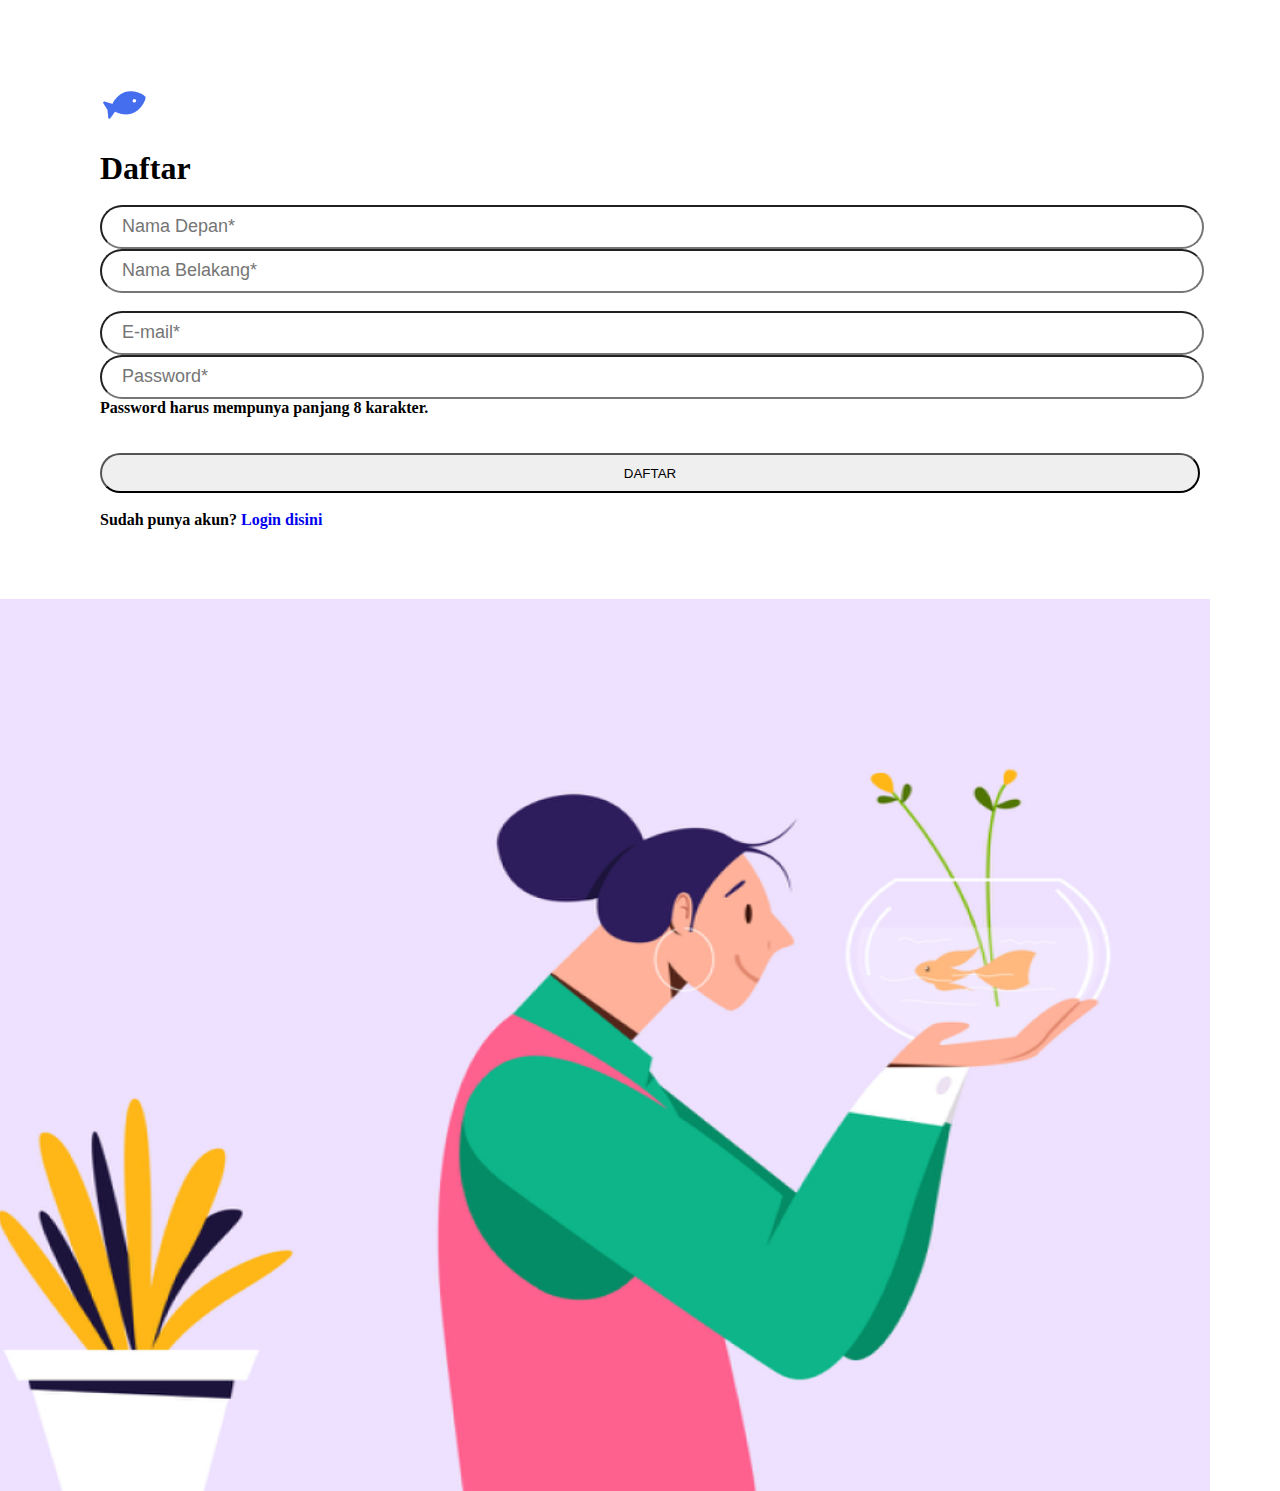
==== register.html @ e7899545 "Project Web Ikan Hias" ====
<!DOCTYPE html>
<html>
<head>
	<meta charset="utf-8">
	<meta name="viewport" content="width=device-width, initial-scale=1">
	<title>Halaman Register</title>
	<!-- bootstrap 5 cdn -->
	<link href="https://cdn.jsdelivr.net/npm/bootstrap@5.2.3/dist/css/bootstrap.min.css" rel="stylesheet" integrity="sha384-rbsA2VBKQhggwzxH7pPCaAqO46MgnOM80zW1RWuH61DGLwZJEdK2Kadq2F9CUG65" crossorigin="anonymous">
	<script src="https://cdn.jsdelivr.net/npm/bootstrap@5.2.3/dist/js/bootstrap.bundle.min.js" integrity="sha384-kenU1KFdBIe4zVF0s0G1M5b4hcpxyD9F7jL+jjXkk+Q2h455rYXK/7HAuoJl+0I4" crossorigin="anonymous"></script>
	<!-- link css external -->
	<link rel="stylesheet" type="text/css" href="style/style.css">
</head>
<body>
	<div class="row">
		<div class="kolom1-register col">
			<form>
				<img src="img/fish-solid.png">
				<br>
				<br>
				<h1>Daftar</h1>
				<br>
				<div class="row">
					<div class="col">
						<input type="text" class="input-nama-depan form-control" placeholder="Nama Depan*">
					</div>
					<div class="col">
						<input type="text" class="input-nama-belakang form-control" placeholder="Nama Belakang*">
					</div>
				</div>
				<br>
				<input type="email" class="input-email form-control" placeholder="E-mail*">	
				<br>
				<input type="password" class="input-paswd form-control" placeholder="Password*">	
				<br>
				<p>Password harus mempunya panjang 8 karakter.</p>
				<br>
				<br>
				<button class="register-btn btn btn-primary">DAFTAR</button>
				<br>
				<br>
				<span class="sudahpunya-akun">Sudah punya akun? <a href="login.html" target="_blank">Login disini</a></span>
			</form>
		</div>
		<div class="kolom2-login col">
			<img src="img/regis.png" class="bg-login">
		</div>
	</div>
</body>
</html>
---- style/style.css ----
* {
	padding: 0;
	margin: 0;
}

.header{
	margin-top: 15px;
}

.judul1{
	margin-right: 200px;
}

.nav .nav-item{
	padding-left: 50px;
	align-items: center;
}

.login1{
	margin-left: 180px;
}


.home-nav-link{
	color: black;
	font-weight: bold;
	text-decoration: none;
}

.home-nav-link:hover::after{
	content: '';
	display: block;
	border-bottom: 3px solid #0B63DC;
	width: 50%;
	margin: auto;
	padding-bottom: 5px;
	margin-bottom: -8px;
}

.content{
	margin-left: 12px;
	margin-top: 150px;
}

.content img {
	display: inline-block;
	width: 70%;
}

.login{
	border-radius: 40px;
	width: 150px;
}

.beli{
	width: 150px;
	height: 50px;
	border-radius: 40px;
}

.content h1{
	font-weight: bold;
}


/* halaman toko*/

.nav-toko .nav-link{
	color: black;
	text-decoration: none;
}

.nav-toko .nav-link:hover::after{
	content: '';
	display: block;
	border-bottom: 3px solid #0B63DC;
	width: 9%;
}

.kartu {
	display: inline-flex;
}

.toko-beli{
	border-radius: 40px;
}

.toko-keranjang{
	border-radius: 40px;
}

.kartu1 .card-body .harga{
	margin: 50px;
}

.kolom1 .nama-ikan {
	margin: 40px;
}

.kartu2 .card-body .harga{
	margin: 50px;
}

.kolom2 .nama-ikan {
	margin: 40px;
}

.kartu3 .card-body .harga{
	margin: 50px;
}

.kolom3 .nama-ikan {
	margin: 40px;
}

.kartu1 .gambar1{
	width: 100%;
}

.kartu2 .gambar2{
	width: 97%;
}

.kartu3 .gambar3{
	width: 100%;
}



/* halaman login */
.kolom1-login{
	margin: 20px;
	margin-left: 100px;
}

.kolom1-login h1, h4, label, span{
	font-weight: bold;
}

.kolom1-login .tbl-google {
	border-radius: 40px;
	color: black;
	font-weight: bold;
	border: solid #E8E8E8;
	width: 100%;
	height: 45px;
}

.or {
	text-align: center;
	font-weight: bold;
	border-bottom: 2px solid rgb(245 239 239);
	line-height: 0.1em;
	margin: 25px 0;
}
.or span {
	background: #fff;
	padding: 0 10px;
}

.input-eml {
	border-radius: 40px;
	width: 100%;
	height: 43px;
}

::placeholder {
	padding-left: 20px;
	font-size: 18px;
}

.input-pswd {
	border-radius: 40px;
	width: 100%;
	height: 43px;
}

.lupa-pswd{
	padding-left: 350px;
}

.lupa-pswd a {
	text-decoration: none;
}


.kolom1-login .sign-google{
	display: inline-block;
	font-size: 10px;
}

.login-btn {
	border-radius: 40px;
	width: 100%;
	height: 40px;
}

.buat-akun a{
	text-decoration: none;
}

.bg-login{
	background-image: cover;
	width: 1220px;
	height: 892px;
	margin: -10px;
}


/* halaman register */

.kolom1-register{
	margin: 80px;
	margin-left: 100px;
}

.input-nama-depan {
	border-radius: 40px;
	width: 100%;
	height: 40px;
}

.input-nama-belakang {
	border-radius: 40px;
	width: 100%;
	height: 40px;
}

.input-email {
	border-radius: 40px;
	width: 100%;
	height: 40px;
}

.input-paswd {
	border-radius: 40px;
	width: 100%;
	height: 40px;
}


.kolom1-register .sudahpunya-akun, p, h1, h4{
	font-weight: bold;
}

.sudahpunya-akun a {
	text-decoration: none;
}

.register-btn {
	border-radius: 40px;
	width: 100%;
	height: 40px;
}
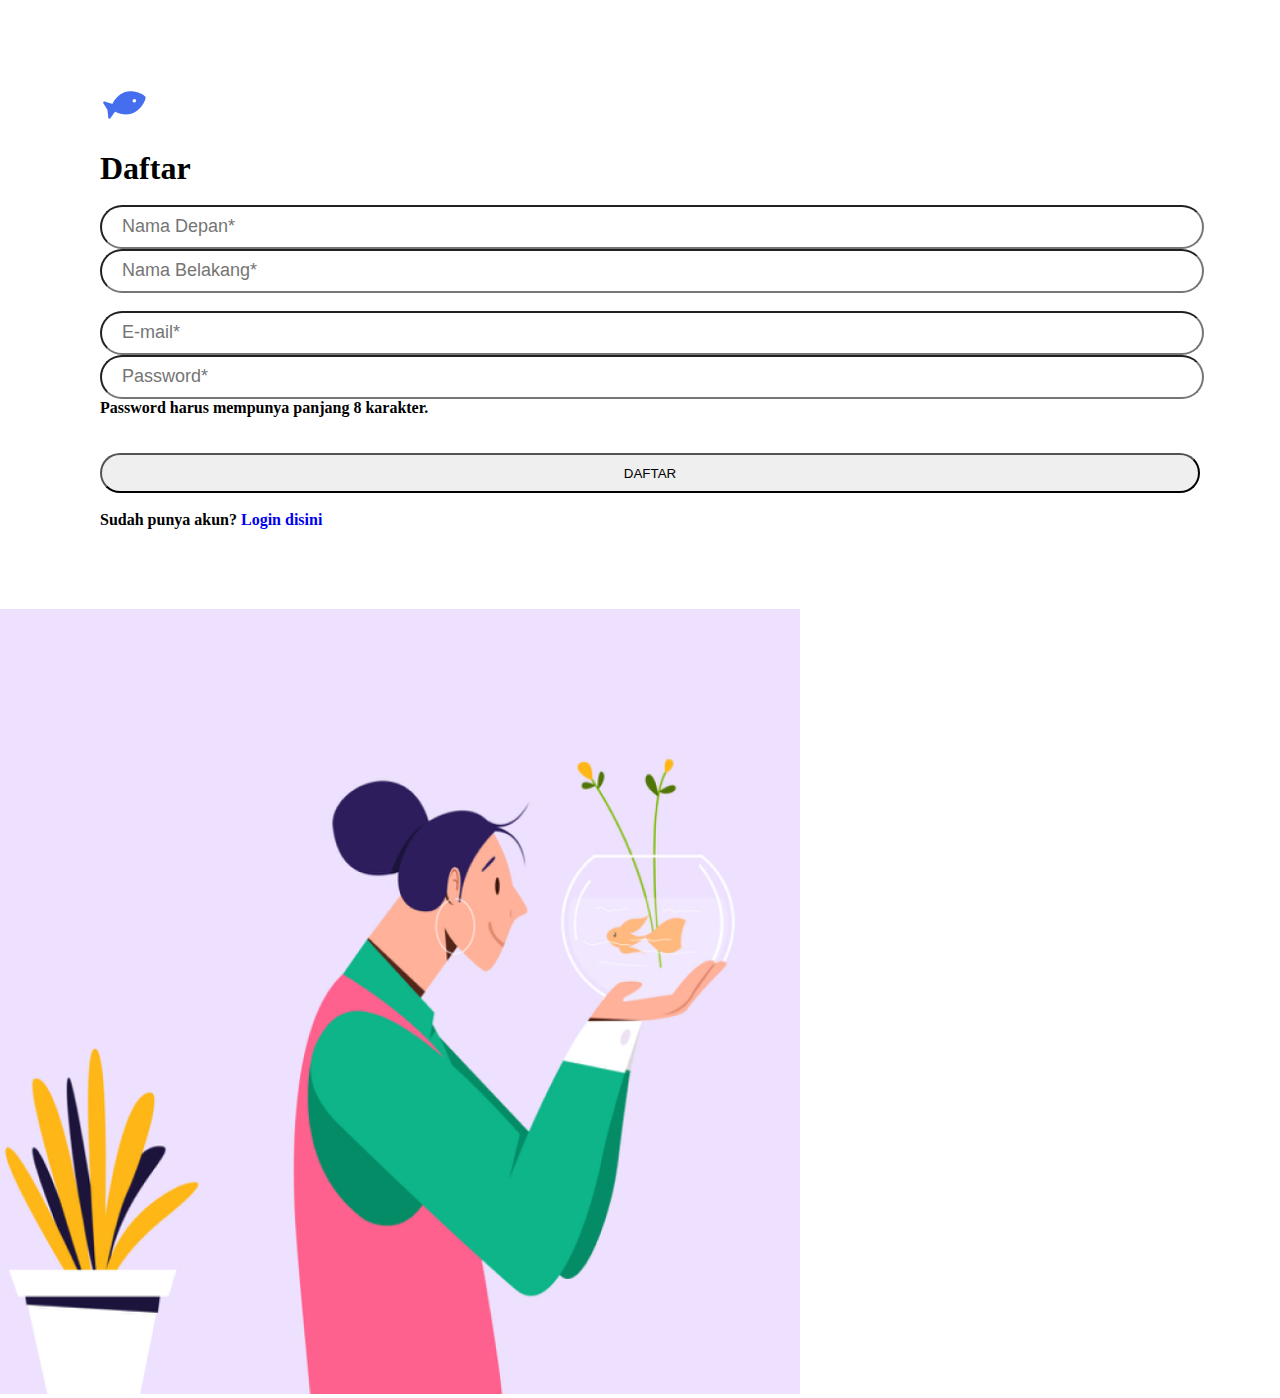
==== commit 4e2df926: "Project Web Ikan Hias" ====
--- a/register.html
+++ b/register.html
@@ -41,8 +41,8 @@
 				<span class="sudahpunya-akun">Sudah punya akun? <a href="login.html" target="_blank">Login disini</a></span>
 			</form>
 		</div>
-		<div class="kolom2-login col">
-			<img src="img/regis.png" class="bg-login">
+		<div class="kolom2-register col">
+			<img src="img/regis.png" class="bg-register">
 		</div>
 	</div>
 </body>
--- a/style/style.css
+++ b/style/style.css
@@ -2,6 +2,8 @@
 	padding: 0;
 	margin: 0;
 }
+
+/* halaman beranda */
 
 .header{
 	margin-top: 15px;
@@ -202,8 +204,46 @@
 .bg-login{
 	background-image: cover;
 	width: 1220px;
-	height: 892px;
+	height: 100%;
 	margin: -10px;
+}
+
+/* login device responsive */
+
+/* untuk laptop */
+
+@media (min-width: 992px) {
+	.bg-login {
+		width: 800px;
+		height: 785px;
+	}
+}
+
+
+/* untuk mobile */
+@media (max-width: 768px) {
+	.kolom2-login, .bg-login {
+		width: 0%;
+		height: 0%;
+		display: none;
+	}
+
+	.kolom1-login{
+		margin: 10px;
+		margin-left: 15px;
+	}
+
+	.login-btn {
+		border-radius: 40px;
+		width: 100%;
+		height: 40px;
+	}
+
+	.lupa-pswd{
+		display: inline-block;
+		padding-left: 250px;
+	}
+
 }
 
 
@@ -251,4 +291,47 @@
 	border-radius: 40px;
 	width: 100%;
 	height: 40px;
+}
+
+/* register device responsive */
+
+/* untuk laptop */
+
+@media (min-width: 992px) {
+	.bg-register {
+		width: 800px;
+		height: 785px;
+	}
+}
+
+
+/* untuk mobile */
+@media (max-width: 768px) {
+	.kolom2-register, .bg-register {
+		width: 0%;
+		height: 0%;
+		display: none;
+	}
+
+	.kolom1-register{
+		margin: 20px;
+		margin-left: 30px;
+	}
+
+	::placeholder {
+		padding-left: 10px;
+		font-size: 14px;
+	}
+
+	.register-btn {
+		border-radius: 40px;
+		width: 100%;
+		height: 40px;
+	}
+
+	.lupa-pswd{
+		display: inline-block;
+		padding-left: 250px;
+	}
+
 }